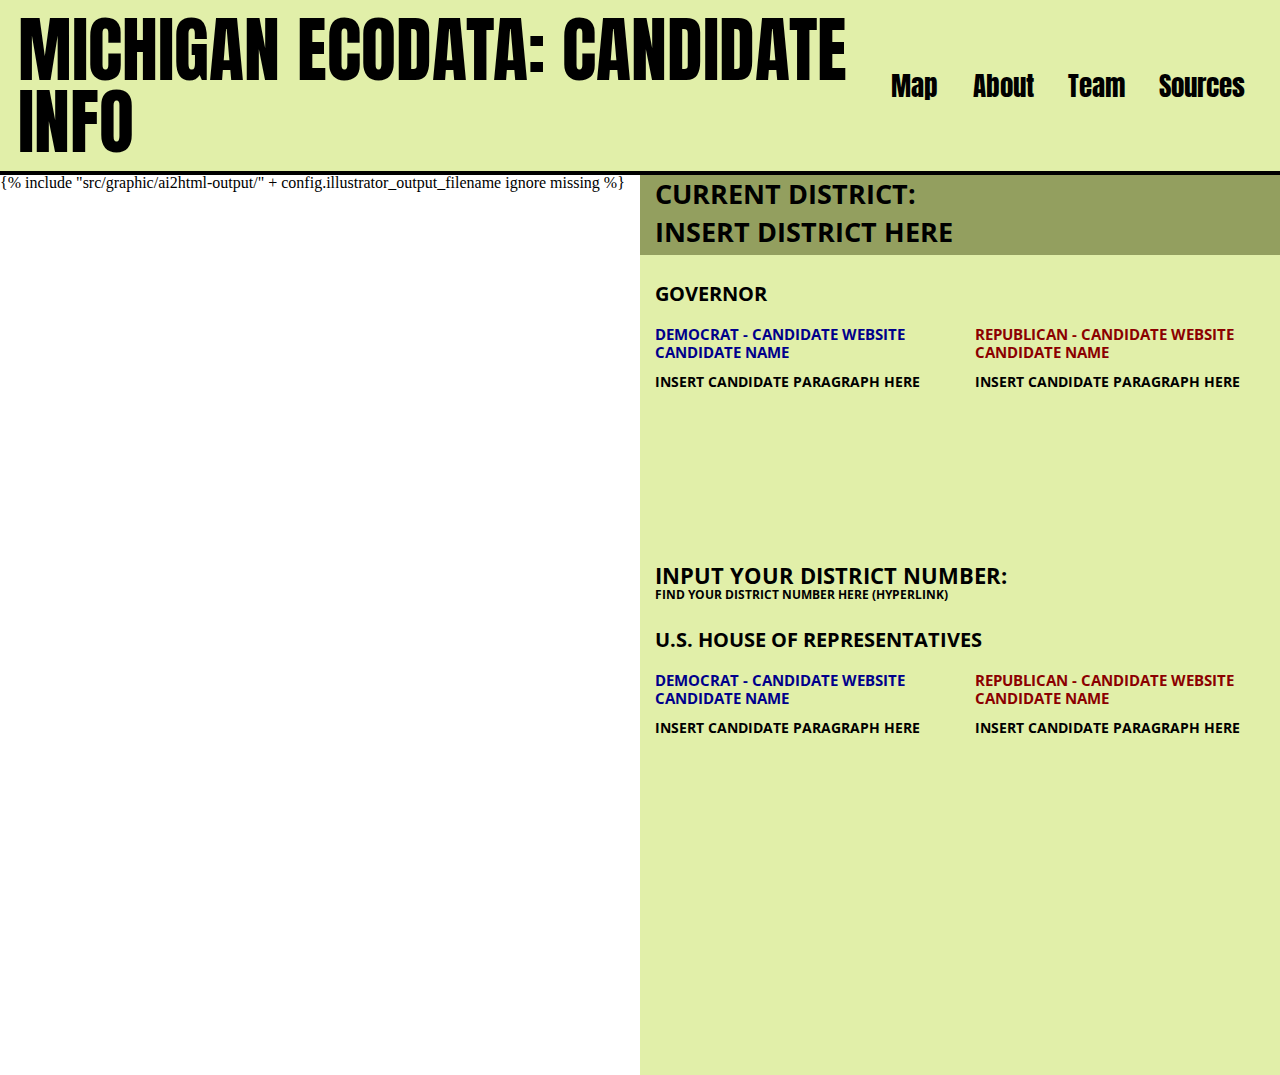
==== index.html @ fda647a2 "layout for candidate summaries" ====
<!DOCTYPE html>
<html lang="en">
<head>
    <meta charset="UTF-8">
    <meta http-equiv="X-UA-Compatible" content="IE=edge">
    <meta name="viewport" content="width=device-width, initial-scale=1.0">
    <link rel="stylesheet" href="css/html5reset.css">
    <link rel="stylesheet" href="css/style.css">
    <title>Candidate Site</title>
</head>
<body>
    <header>
        <h1>MICHIGAN ECODATA: CANDIDATE INFO</h1>

        <nav>
            <ul tabindex="0">
                <li><a href = "index.html" class="navLink">Map</a></li>
                <li><a href = "about.html" class="navLink">About</a></li>
                <li><a href = "team.html" class="navLink">Team</a></li>
                <li><a href = "sources.html" class="navLink">Sources</a></li>
            </ul>
        </nav>
    </header>

    <main>
        <div class="grid-container">
            <div class="grid child1">
                {% include "src/graphic/ai2html-output/" + config.illustrator_output_filename ignore missing %} 
            </div>

            <div class="grid child2">
                <div id="rectangle" top: 10px>
                    <h2>
                        CURRENT DISTRICT: <br />
                    </h2>
                    <h2>
                        INSERT DISTRICT HERE
                    </h2>
                </div>
                <div>
                    <h3>
                        <br />GOVERNOR
                    </h3>
                </div>
                <div class="col-container">
                    <div class="col">
                        <h4 style="color:darkblue">

                            <br />
                            DEMOCRAT - CANDIDATE WEBSITE <br /> CANDIDATE NAME
                        </h4>
                        <h5> 
                            <br /> INSERT CANDIDATE PARAGRAPH HERE 
                        </h5>
                    </div>

                    <div class="col">
                        <h4 style="color:darkred">

                            <br />
                            REPUBLICAN - CANDIDATE WEBSITE <br /> CANDIDATE NAME
                        </h4>
                        <h5> 
                            <br /> INSERT CANDIDATE PARAGRAPH HERE 
                        </h5>
                    </div>
                </div>
                <div>
                    <h3 style="font-size: 22px">
                        <br />INPUT YOUR DISTRICT NUMBER:
                    </h3>
                    <h6>
                        FIND YOUR DISTRICT NUMBER HERE (HYPERLINK)
                    </h6>
                </div>
                <div>
                    <h3>
                        <br />U.S. HOUSE OF REPRESENTATIVES
                    </h3>
                </div>
                <div class="col-container">
                    <div class="col">
                        <h4 style="color:darkblue">

                            <br />
                            DEMOCRAT - CANDIDATE WEBSITE <br /> CANDIDATE NAME
                        </h4>
                        <h5> 
                            <br /> INSERT CANDIDATE PARAGRAPH HERE 
                        </h5>
                    </div>

                    <div class="col">
                        <h4 style="color:darkred">

                            <br />
                            REPUBLICAN - CANDIDATE WEBSITE <br /> CANDIDATE NAME
                        </h4>
                        <h5> 
                            <br /> INSERT CANDIDATE PARAGRAPH HERE 
                        </h5>
                    </div>
                </div>


            <script type="module" src="graphic.js" charset="utf-8"></script>

    </main>
</body>
</html>
---- css/style.css ----
@import url('https://fonts.googleapis.com/css2?family=Anton&display=swap');
@import url('https://fonts.googleapis.com/css2?family=Open+Sans&display=swap');

header {
    background-color: #E1EFA9;
    display: flex;
    align-items: center;
    justify-content: space-between;
    padding: 1.5vh 2vh;
    height: auto;
    border-bottom: 0.5vh #000 solid;
}

h1 {
    font-family: 'Anton', sans-serif;
    font-size: 4vh;
}

h2 {
    font-family: 'Open Sans', sans-serif;
    font-size: 27px;
    font-weight: bold;
    margin: 0px 0px 0px 15px;
    line-height: 1.4;
}

h3 {
    font-family: 'Open Sans', sans-serif;
    font-size: 20px;
    font-weight: bold;
    margin: 0px 0px 0px 15px;
    line-height: 1.3;
}

h4 {
    font-family: 'Open Sans', sans-serif;
    font-size: 15px;
    font-weight: bold;
    margin: 0px 0px 0px 15px;
    text-align: left;
    line-height: 1.2;
    width: fit-content;
}

h5 {
    font-family: 'Open Sans', sans-serif;
    font-size: 14px;
    font-weight: bold;
    margin: 0px 0px 0px 15px;
    text-align: left;
    line-height: 1;
}

h6 {
    font-family: 'Open Sans', sans-serif;
    font-size: 12px;
    font-weight: bold;
    margin: 0px 0px 0px 15px;
    text-align: left;
    line-height: 1;
}

ul {
    display: flex;
    flex-direction: column;
    align-items: space-around;
}

.intextLink {
    font-family: 'Open Sans', sans-serif;
    padding: none;
}

.intextLink:visited {
    color: blue;
}

.navLink {
    font-family: 'Anton', sans-serif;
    color: #000;
    text-decoration: none;
    font-weight: lighter;
    padding: 1vh;
    border-radius: 10px;
}

.navLink:hover {
    text-decoration: underline;
}

.profile_page {
    display: grid;
    grid-template-columns: 1fr 1fr;
    column-gap: 4vh;
    row-gap: 4vh;
    padding: 4vh; 
}

.profile {
    display: flex;
    flex-direction: column;
    align-items: center;
    padding: 4vh;
    background-color: lightblue;
    border-radius: 10px;
    border: 2px #000 solid;
}

.profile > h2 {
    padding: 2vh 0;
    font-family: 'Open Sans', sans-serif;
    font-weight: bold;
    text-align: center;
}

.profile > h3 {
    font-family: 'Open Sans', sans-serif;
    font-style: italic;
    text-align: center;
}

img {
    border-radius: 50%;
    width: 100%;
    height: auto;
    border: 2px #000 solid;
}

main {
    width: 100%;
}

li {
    padding: 0.5vh 0;
}

.about {
    font-family: 'Open Sans', sans-serif;
    margin: 4vh;
    padding: 4vh;
    border: 2px #000 solid;
    background-color: lightblue;
    line-height: 1.8;
    border-radius: 20px;
}

@media screen and (width > 550px) {
    ul {
        flex-direction: row;
        justify-content: space-around;
    }

    h1 {
        font-size: 5vh;
    }

    .navLink:hover {
        background-color: lightblue;
        text-decoration: none;
        border: 1px #000 solid;
    }

    .profile_page {
        column-gap: 8vh;
        row-gap: 8vh;
        padding: 8vh;
    }

    .about {
        padding: 8vh;
        margin: 8vh;
    }
}

@media screen and (width > 1000px) {
    h1 {
        font-size: 8vh;
    }

    .navLink { 
        font-size: 3vh;
    }
    
    nav {
        width: 35%;
    }

    .profile_page {
        grid-template-columns: 1fr 1fr 1fr 1fr;
    }

    .about {
        font-size: 3vh;
    }
}
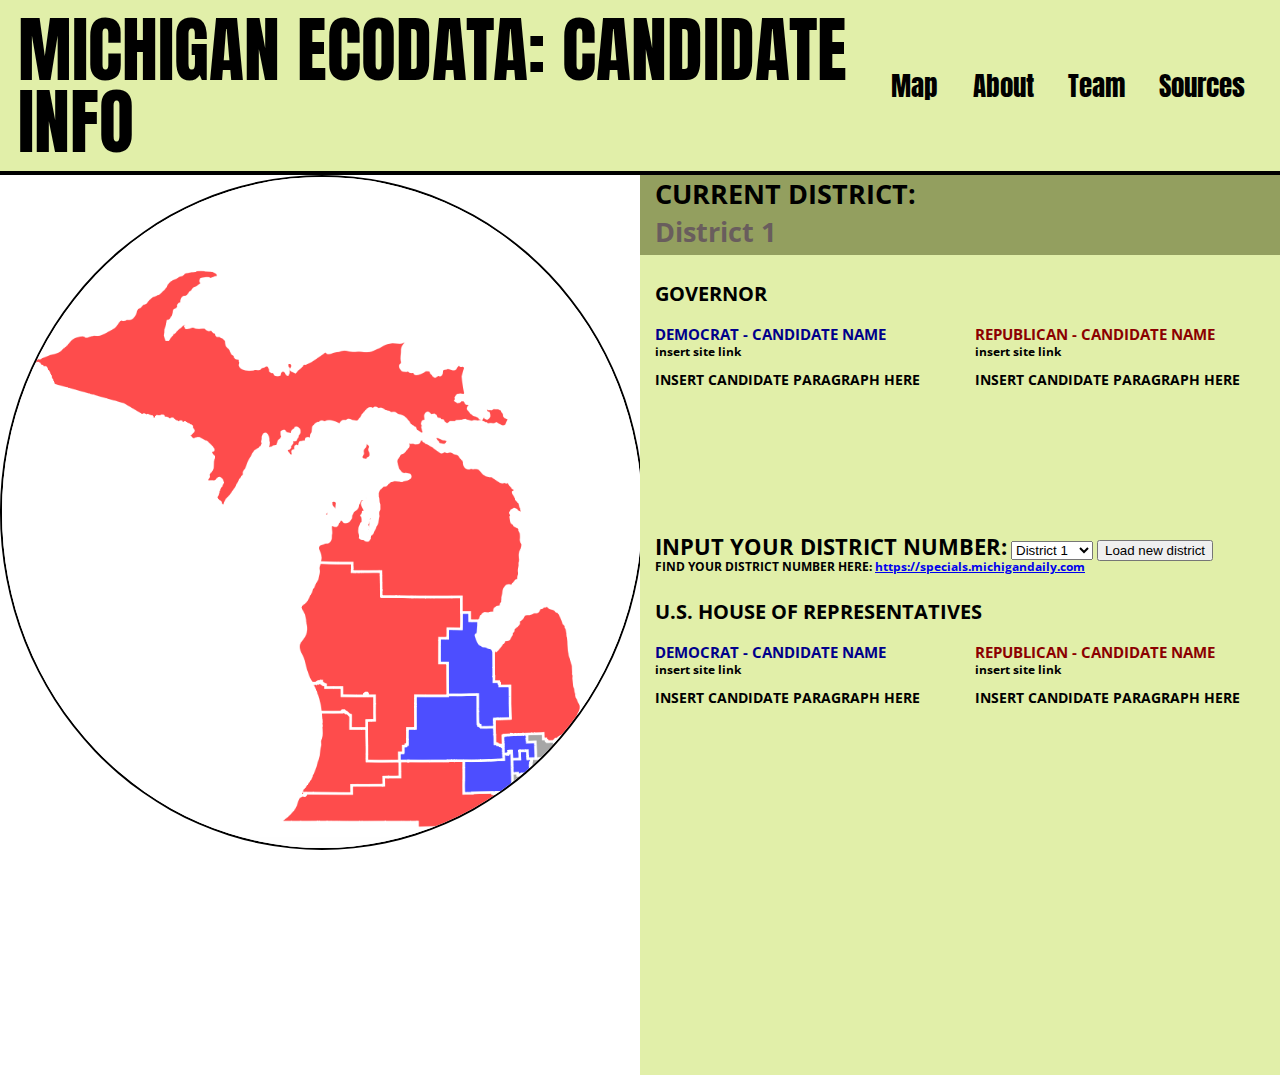
==== commit 9a08c084: "set up site for updating info" ====
--- a/index.html
+++ b/index.html
@@ -24,17 +24,21 @@
 
     <main>
         <div class="grid-container">
-            <div class="grid child1">
+
+            <script type="module" src="graphic.js" charset="utf-8"></script>
+            <!-- <div class="grid child1">
                 {% include "src/graphic/ai2html-output/" + config.illustrator_output_filename ignore missing %} 
-            </div>
+            </div> -->
+            <img src="images/MichiganMap.png" alt="Map of Michigan US Congressional districts/">
+            <!-- !! could add a legend to the image, need to get rid of the circle-->
 
             <div class="grid child2">
                 <div id="rectangle" top: 10px>
-                    <h2>
+                    <h2 >
                         CURRENT DISTRICT: <br />
                     </h2>
-                    <h2>
-                        INSERT DISTRICT HERE
+                    <h2 id="h2">
+                        District 1 <br />
                     </h2>
                 </div>
                 <div>
@@ -47,8 +51,9 @@
                         <h4 style="color:darkblue">
 
                             <br />
-                            DEMOCRAT - CANDIDATE WEBSITE <br /> CANDIDATE NAME
+                            DEMOCRAT - CANDIDATE NAME
                         </h4>
+                        <url id="dem-site"> insert site link </url>
                         <h5> 
                             <br /> INSERT CANDIDATE PARAGRAPH HERE 
                         </h5>
@@ -58,19 +63,63 @@
                         <h4 style="color:darkred">
 
                             <br />
-                            REPUBLICAN - CANDIDATE WEBSITE <br /> CANDIDATE NAME
+                            REPUBLICAN - CANDIDATE NAME
                         </h4>
+                        <url id="dem-site"> insert site link </url>
                         <h5> 
                             <br /> INSERT CANDIDATE PARAGRAPH HERE 
                         </h5>
                     </div>
                 </div>
                 <div>
-                    <h3 style="font-size: 22px">
+                    <!-- <h3 style="font-size: 22px">
                         <br />INPUT YOUR DISTRICT NUMBER:
-                    </h3>
+                    </h3> -->
+                    <form>
+                        <label style="font-size: 22px" for="district-select"> INPUT YOUR DISTRICT NUMBER:</label>
+                        <select name="district-select" id="district-select">
+                            <option value="one">District 1</option>
+                            <option value="two">District 2</option>
+                            <option value="three">District 3</option>
+                            <option value="four">District 4</option>
+                            <option value="five">District 5</option>
+                            <option value="six">District 6</option>
+                            <option value="seven">District 7</option>
+                            <option value="eight">District 8</option>
+                            <option value="nine">District 9</option>
+                            <option value="ten">District 10</option>
+                            <option value="eleven">District 11</option>
+                            <option value="twelve">District 12</option>
+                            <option value="thirteen">District 13</option>
+                        </select>
+                        <button id="btn">Load new district</button>
+                    </form>
+                    <script>
+                        const input = document.querySelector('select#district-select');
+                        const btn = document.querySelector('button#btn');
+                        const candInfo = 
+                        [{district: 1, party: "Democrat", candidate: "John Doe", website: "www.johndoe.com", paragraph: "John Doe is a Democrat running for Michigan's 1st Congressional District. He is a former teacher and has been a member of the Michigan House of Representatives since 2018. He is running on a platform of education reform and healthcare for all."},
+                            {district: 1, party: "Republican", candidate: "Jane Doe", website: "www.janedoe.com", paragraph: "Jane Doe is a Republican running for Michigan's 2nd Congressional District. She is a former business owner and has been a member of the Michigan House of Representatives since 2018. She is running on a platform of tax reform and infrastructure investment."},}];
+                        btn.addEventListener('click', () => {
+                            event.preventDefault();
+                            // console.log(input.selectedIndex + 1);
+                            $district = input.selectedIndex + 1;
+                            document.getElementById("h2").innerHTML = "District " + $district;
+
+                            const demIndex = candInfo.findIndex((cand) => cand.district === $district && cand.party === "Democrat");
+                            document.getElementById("dem-name").innerHTML = "<br />DEMOCRAT - " + candInfo[demIndex].candidate;
+                            document.getElementById("dem-site").innerHTML = "<br /> <a href=" + candInfo[demIndex].website + "> " + candInfo[demIndex].website + "</a>";
+                            document.getElementById("dem-pg").innerHTML = "<br /> " + candInfo[demIndex].paragraph;
+
+                            const repIndex = candInfo.findIndex((cand) => cand.district === $district && cand.party === "Republican");
+                            document.getElementById("rep-name").innerHTML = "<br />REPUBLICAN - " + candInfo[repIndex].candidate;
+                            document.getElementById("rep-site").innerHTML = "<br /> <a href=" + candInfo[demIndex].website + "> " + candInfo[demIndex].website + "</a>";
+                            document.getElementById("rep-pg").innerHTML = "<br /> " + candInfo[repIndex].paragraph;
+                        });
+                    </script>
                     <h6>
-                        FIND YOUR DISTRICT NUMBER HERE (HYPERLINK)
+                        FIND YOUR DISTRICT NUMBER HERE:
+                        <a href="https://specials.michigandaily.com/2022/primary-election/#/voter-information">https://specials.michigandaily.com</a>
                     </h6>
                 </div>
                 <div>
@@ -80,31 +129,30 @@
                 </div>
                 <div class="col-container">
                     <div class="col">
-                        <h4 style="color:darkblue">
+                        <h4 id="dem-name" style="color:darkblue">
 
                             <br />
-                            DEMOCRAT - CANDIDATE WEBSITE <br /> CANDIDATE NAME
+                            DEMOCRAT - CANDIDATE NAME
                         </h4>
-                        <h5> 
+                        <url id="dem-site"> insert site link </url>
+                        <h5 id="dem-pg"> 
                             <br /> INSERT CANDIDATE PARAGRAPH HERE 
                         </h5>
                     </div>
 
                     <div class="col">
-                        <h4 style="color:darkred">
+                        <h4 id="rep-name" style="color:darkred">
 
                             <br />
-                            REPUBLICAN - CANDIDATE WEBSITE <br /> CANDIDATE NAME
+                            REPUBLICAN - CANDIDATE NAME
                         </h4>
-                        <h5> 
+                        <url id="rep-site"> insert site link </url>
+                        <h5 id="dem-pg"> 
                             <br /> INSERT CANDIDATE PARAGRAPH HERE 
                         </h5>
                     </div>
                 </div>
 
-
-            <script type="module" src="graphic.js" charset="utf-8"></script>
-
     </main>
 </body>
 </html>--- a/css/style.css
+++ b/css/style.css
@@ -24,7 +24,24 @@
     line-height: 1.4;
 }
 
+#h2 {
+    font-family: 'Open Sans', sans-serif;
+    font-size: 27px;
+    font-weight: bold;
+    margin: 0px 0px 0px 15px;
+    line-height: 1.4;
+    color: rgb(105, 93, 93);
+}
+
 h3 {
+    font-family: 'Open Sans', sans-serif;
+    font-size: 20px;
+    font-weight: bold;
+    margin: 0px 0px 0px 15px;
+    line-height: 1.3;
+}
+
+label {
     font-family: 'Open Sans', sans-serif;
     font-size: 20px;
     font-weight: bold;
@@ -52,6 +69,15 @@
 }
 
 h6 {
+    font-family: 'Open Sans', sans-serif;
+    font-size: 12px;
+    font-weight: bold;
+    margin: 0px 0px 0px 15px;
+    text-align: left;
+    line-height: 1;
+}
+
+url {
     font-family: 'Open Sans', sans-serif;
     font-size: 12px;
     font-weight: bold;
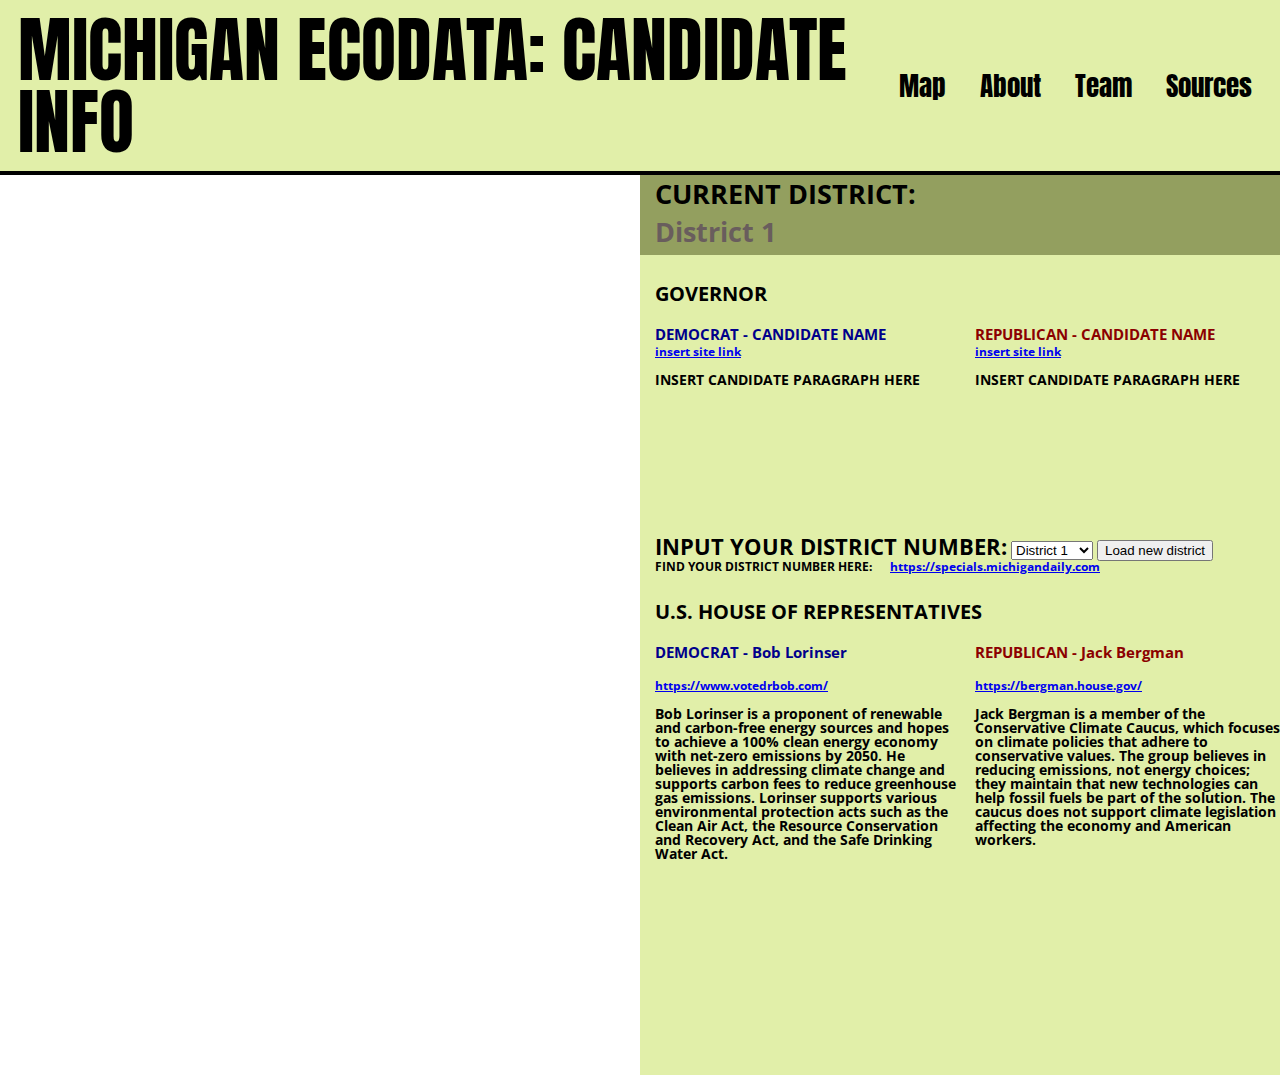
==== commit e286b3b8: "no circle, hover over is working" ====
--- a/index.html
+++ b/index.html
@@ -29,8 +29,10 @@
             <!-- <div class="grid child1">
                 {% include "src/graphic/ai2html-output/" + config.illustrator_output_filename ignore missing %} 
             </div> -->
-            <img src="images/MichiganMap.png" alt="Map of Michigan US Congressional districts/">
-            <!-- !! could add a legend to the image, need to get rid of the circle-->
+            <!-- <img src="images/MichiganMap.png" alt="Map of Michigan US Congressional districts/"> -->
+            <!-- !! could add a legend to the image-->
+            <!-- <div class="grid child1"></div> -->
+            <figure></figure>
 
             <div class="grid child2">
                 <div id="rectangle" top: 10px>
@@ -53,7 +55,7 @@
                             <br />
                             DEMOCRAT - CANDIDATE NAME
                         </h4>
-                        <url id="dem-site"> insert site link </url>
+                        <a href="www.google.com"> insert site link </a>
                         <h5> 
                             <br /> INSERT CANDIDATE PARAGRAPH HERE 
                         </h5>
@@ -65,7 +67,7 @@
                             <br />
                             REPUBLICAN - CANDIDATE NAME
                         </h4>
-                        <url id="dem-site"> insert site link </url>
+                        <a href="www.google.com"> insert site link </a>
                         <h5> 
                             <br /> INSERT CANDIDATE PARAGRAPH HERE 
                         </h5>
@@ -94,29 +96,7 @@
                         </select>
                         <button id="btn">Load new district</button>
                     </form>
-                    <script>
-                        const input = document.querySelector('select#district-select');
-                        const btn = document.querySelector('button#btn');
-                        const candInfo = 
-                        [{district: 1, party: "Democrat", candidate: "John Doe", website: "www.johndoe.com", paragraph: "John Doe is a Democrat running for Michigan's 1st Congressional District. He is a former teacher and has been a member of the Michigan House of Representatives since 2018. He is running on a platform of education reform and healthcare for all."},
-                            {district: 1, party: "Republican", candidate: "Jane Doe", website: "www.janedoe.com", paragraph: "Jane Doe is a Republican running for Michigan's 2nd Congressional District. She is a former business owner and has been a member of the Michigan House of Representatives since 2018. She is running on a platform of tax reform and infrastructure investment."},}];
-                        btn.addEventListener('click', () => {
-                            event.preventDefault();
-                            // console.log(input.selectedIndex + 1);
-                            $district = input.selectedIndex + 1;
-                            document.getElementById("h2").innerHTML = "District " + $district;
-
-                            const demIndex = candInfo.findIndex((cand) => cand.district === $district && cand.party === "Democrat");
-                            document.getElementById("dem-name").innerHTML = "<br />DEMOCRAT - " + candInfo[demIndex].candidate;
-                            document.getElementById("dem-site").innerHTML = "<br /> <a href=" + candInfo[demIndex].website + "> " + candInfo[demIndex].website + "</a>";
-                            document.getElementById("dem-pg").innerHTML = "<br /> " + candInfo[demIndex].paragraph;
-
-                            const repIndex = candInfo.findIndex((cand) => cand.district === $district && cand.party === "Republican");
-                            document.getElementById("rep-name").innerHTML = "<br />REPUBLICAN - " + candInfo[repIndex].candidate;
-                            document.getElementById("rep-site").innerHTML = "<br /> <a href=" + candInfo[demIndex].website + "> " + candInfo[demIndex].website + "</a>";
-                            document.getElementById("rep-pg").innerHTML = "<br /> " + candInfo[repIndex].paragraph;
-                        });
-                    </script>
+                    
                     <h6>
                         FIND YOUR DISTRICT NUMBER HERE:
                         <a href="https://specials.michigandaily.com/2022/primary-election/#/voter-information">https://specials.michigandaily.com</a>
@@ -134,7 +114,7 @@
                             <br />
                             DEMOCRAT - CANDIDATE NAME
                         </h4>
-                        <url id="dem-site"> insert site link </url>
+                        <a href="www.google.com" id="dem-site"> insert site link </a>
                         <h5 id="dem-pg"> 
                             <br /> INSERT CANDIDATE PARAGRAPH HERE 
                         </h5>
@@ -146,13 +126,279 @@
                             <br />
                             REPUBLICAN - CANDIDATE NAME
                         </h4>
-                        <url id="rep-site"> insert site link </url>
-                        <h5 id="dem-pg"> 
+                        <a href="www.google.com" id="rep-site"> insert site link </a>
+                        <h5 id="rep-pg"> 
                             <br /> INSERT CANDIDATE PARAGRAPH HERE 
                         </h5>
                     </div>
                 </div>
 
+                <script>
+                    const input = document.querySelector('select#district-select');
+                    const btn = document.querySelector('button#btn');
+                    const candInfo = 
+                        [
+                            {
+                                "candidate": "Bob Lorinser",
+                                "district": 1,
+                                "party": "Democrat",
+                                "type": "Other",
+                                "dailyBio": "Dr. Robert \"Bob\" Lorinser is running for election for the first time after two decades of working as a family physician and serving as the medical director of the Marquette County Health Department. Lorinser has expressed <a href=\"https://www.votedrbob.com/allaboutbob\">support</a> for universal healthcare and childcare.",
+                                "website": "https://www.votedrbob.com/",
+                                "paragraph": "Bob Lorinser is a proponent of renewable and carbon-free energy sources and hopes to achieve a 100% clean energy economy with net-zero emissions by 2050. He believes in addressing climate change and supports carbon fees to reduce greenhouse gas emissions. Lorinser supports various environmental protection acts such as the Clean Air Act, the Resource Conservation and Recovery Act, and the Safe Drinking Water Act."
+                            },
+                            {
+                                "candidate": "Jack Bergman",
+                                "district": 1,
+                                "party": "Republican",
+                                "type": "Incumbent",
+                                "dailyBio": "Bergman is a retired Marine Corps Lieutenant General and has represented the <a href=\"https://bergman.house.gov/\">1st District</a> since 2017. He signed an amicus brief for <a href=\"https://www.supremecourt.gov/DocketPDF/22/22O155/163403/20201210153048641_Texas%20v.%20Pennsylvania%20Amicus%20Brief%20of%20106%20Representatives.pdf\"><i>Texas v. Pennsylvania</i></a> to contest the results of the 2020 presidential election. ",
+                                "website": "https://bergman.house.gov/",
+                                "paragraph": "Jack Bergman is a member of the Conservative Climate Caucus, which focuses on climate policies that adhere to conservative values. The group believes in reducing emissions, not energy choices; they maintain that new technologies can help fossil fuels be part of the solution. The caucus does not support climate legislation affecting the economy and American workers.",
+                                "additionalSources": "https://curtis.house.gov/conservative-climate-caucus/"
+                            },
+                            {
+                                "candidate": "Jerry Hilliard ",
+                                "district": 2,
+                                "party": "Democrat",
+                                "type": "Other",
+                                "dailyBio": "<a href=\"https://jerryhilliard.com/\">Hilliard</a> previously worked in sales and management and taught economics courses in economics as a faculty member of Lansing Community College. Hilliard ran for the 4th District seat in 2018 but lost in the general election to Rep. Moolenaar.",
+                                "website": "https://jerryhilliard.com/",
+                                "paragraph": "Jerry Hilliard believes in blocking subsidies to all corporations that do not have a net positive environmental impact. He endorses the Oil & Water Don’t Mix campaign, which calls for discontinuing the Enbridge Line 5 Pipeline as a mode of gas transportation due to the danger of mass oil spills. "
+                            },
+                            {
+                                "candidate": "John Moolenaar",
+                                "district": 2,
+                                "party": "Republican",
+                                "type": "Incumbent",
+                                "dailyBio": "Moolenaar has represented Michigan's 4th District since 2015 and previously served on the state House and Senate. He was one of over 100 Republican representatives to sign an amicus brief in support of <a href=\"https://www.supremecourt.gov/DocketPDF/22/22O155/163403/20201210153048641_Texas%20v.%20Pennsylvania%20Amicus%20Brief%20of%20106%20Representatives.pdf\"><i>Texas v. Pennsylvania</i></a>, a lawsuit filed with the Supreme Court to contest the results of the 2020 presidential election.",
+                                "website": "http://moolenaar.house.gov/",
+                                "paragraph": "John Moolenaar is passionate about the Great Lakes Restoration Initiative, which has funded projects to improve water quality, fight invasive species, and counteract environmental harm to the lakes. He supports the Enbridge Line 5 Pipeline due to its provisions for more affordable energy."
+                            },
+                            {
+                                "candidate": "Hillary Scholten",
+                                "district": 3,
+                                "party": "Democrat",
+                                "type": "Other",
+                                "dailyBio": "<a href=\"https://hillaryscholten.com/meet-hillary/\">Scholten</a> is a former clerk for the U.S. Circuit Court of Appeals for the Second Circuit and worked as a Department of Justice Attorney under the Obama administration. Scholten ran for Michigan's 3rd District election in 2020 but was defeated by Rep. Peter Meijer.",
+                                "website": "https://hillaryscholten.com/",
+                                "paragraph": "Hillary Scholten considers herself a conservationist and is passionate about preserving and defending the Great Lakes. The League of Conservation Voters endorses her commitment to addressing Michigan’s water pollution crises and expanding the clean and renewable energy economy. Scholten believes in reducing dependence on fossil fuels and supports electric vehicle use.",
+                                "additionalSources": "https://www.lcv.org/article/lcv-action-fund-endorses-hillary-scholten-for-congress/ https://www.mlive.com/news/grand-rapids/2022/10/west-michigan-congressional-candidates-talk-health-care-jobs-energy-and-environment.html "
+                            },
+                            {
+                                "candidate": "John Gibbs",
+                                "district": 3,
+                                "party": "Republican",
+                                "type": "Other",
+                                "dailyBio": "Gibbs, a former software engineer and far-right political commentator, worked as an official for the U.S. Department of Housing and Urban Development under the Trump administration. He has been <a href=\"https://www.fox17online.com/news/politics/trump-endorses-primary-challenger-to-gop-rep-meijer\">endorsed</a> by former president Donald Trump.",
+                                "website": "https://www.votejohngibbs.com/",
+                                "paragraph": "John Gibbs believes that the most significant environmental concerns are the consolidation of American farmland ownership, the contamination of the food supply from toxic chemicals, and the effects of large-scale immigration on urban sprawl. He is against the Green New Deal as he maintains it is a false pretext to carry out underlying political agendas.",
+                                "additionalSources": "https://www.mlive.com/news/grand-rapids/2022/10/west-michigan-congressional-candidates-talk-health-care-jobs-energy-and-environment.html"
+                            },
+                            {
+                                "candidate": "Joseph Alfonso",
+                                "district": 4,
+                                "party": "Democrat",
+                                "website": "https://www.josephalfonsoforcongress.com/",
+                                "paragraph": "Joseph Alfonso is passionate about holding corporations accountable for water pollution."
+                            },
+                            {
+                                "candidate": "Bill Huizenga",
+                                "district": 4,
+                                "party": "Republican",
+                                "type": "Incumbent",
+                                "dailyBio": "Running uncontested in the Republican primary election, Huizenga has held office as the <a href=\"https://huizenga.house.gov/\">2nd District</a> representative in Congress since 2011. Huizenga signed the <a href=\"https://www.supremecourt.gov/DocketPDF/22/22O155/163403/20201210153048641_Texas%20v.%20Pennsylvania%20Amicus%20Brief%20of%20106%20Representatives.pdf\"><i>Texas v. Pennsylvania</i></a> amicus brief to challenge President Joe Biden's win over Donald Trump in the 2020 presidential election.",
+                                "website": "https://huizenga.house.gov",
+                                "paragraph": "Bill Huizenga is a proponent of the Great Lakes Restoration Initiative. He believes in strengthening the health of the lakes in ways that tap into their economic potential. Huizenga also supports an “all-of-the-above” energy strategy involving a mix of renewable and nonrenewable energy sources."
+                            },
+                            {
+                                "candidate": "Bart Goldberg",
+                                "district": 5,
+                                "party": "Democrat",
+                                "type": "Other",
+                                "dailyBio": "Goldberg, a New Buffalo-based attorney, is running on a campaign of pushing back against <a href=\"https://www.bart4mi.com/the-why\">extremism</a> and promoting \"common-sense solutions.\" ",
+                                "website": "https://www.bart4mi.com/the-why",
+                                "paragraph": "Bart Goldberg is passionate about preventing pollution to the Great Lakes and Michigan drinking water. He plans to focus specifically on bills regarding the chemical PFAS. Goldberg supports increased energy efficiency and wants to expand tax incentives for renewable energy.",
+                                "additionalSources": "https://www.mlive.com/news/jackson/2022/10/these-candidates-are-seeking-a-seat-in-congress-representing-jackson-calhoun-kalamazoo-counties.html"
+                            },
+                            {
+                                "candidate": "Tim Walberg ",
+                                "district": 5,
+                                "party": "Republican",
+                                "type": "Incumbent",
+                                "dailyBio": "Walberg has represented the <a href=\"https://walberg.house.gov/\">7th District</a> since 2011 and served on the Michigan House of Representatives from 1983 to 1998. In addition to signing the <a href=\"https://www.supremecourt.gov/DocketPDF/22/22O155/163403/20201210153048641_Texas%20v.%20Pennsylvania%20Amicus%20Brief%20of%20106%20Representatives.pdf\"><i>Texas v. Pennsylvania</i></a> amicus brief, Walberg voted <a href=\"https://www.huffpost.com/entry/gay-marriage-republicans-house_n_62d74240e4b081f3a8f8511f\">against</a> codifying the legalization of same-sex and interracial marriages. Former president Donald Trump has <a href=\"https://wtvbam.com/2022/07/20/364904/\">endorsed</a> Walberg in his bid for re-election.",
+                                "website": "https://walberg.house.gov/",
+                                "paragraph": "Tim Walberg is a member of the Conservative Climate Caucus, which focuses on climate policies that adhere to conservative values. The group believes in reducing emissions, not energy choices; they maintain that new technologies can help fossil fuels be part of the solution. The caucus does not support climate legislation affecting the economy and American workers. Walberg also supports the Keystone XL and Line 5 Pipelines, while opponents maintain there is a present danger of oil spills.",
+                                "additionalSources": "https://curtis.house.gov/conservative-climate-caucus/"
+                            },
+                            {
+                                "candidate": "Debbie Dingell ",
+                                "district": 6,
+                                "party": "Democrat",
+                                "type": "Incumbent",
+                                "dailyBio": "Dingell has served as the <a href=\"https://debbiedingell.house.gov/\">12th District</a> representative since 2015 after taking the seat left behind by her late husband John Dingell. Dingell currently represents the areas encompassing Ann Arbor, Ypsilanti and Western Detroit.",
+                                "website": "https://debbiedingell.house.gov/",
+                                "paragraph": "Debbie Dingell supports an economic shift to renewable energy to reduce greenhouse gas emissions to zero. She introduced the 100% Clean Economy Act to help the U.S. achieve net-zero carbon emissions by 2050. She also introduced the USA Electrify Forward Act to enhance the transition to electric vehicles. Dingell is a proponent of the National Environmental Policy Act."
+                            },
+                            {
+                                "candidate": "Whittney Williams ",
+                                "district": 6,
+                                "party": "Republican",
+                                "type": "Other",
+                                "dailyBio": "<a href=\"https://www.winwithwhittney.com/\">Williams</a> is a first-generation immigrant from Taiwan and previously worked as a marketing specialist in the automotive industry. In <a href=\"https://www.michiganradio.org/politics-government/2019-08-19/canton-republican-running-for-michigans-11th-congressional-district\">2020</a>, Williams ran for the 11th District seat but was defeated in the Republican primary.",
+                                "website": "https://www.winwithwhittney.com/"
+                            },
+                            {
+                                "candidate": "Elissa Slotkin ",
+                                "district": 7,
+                                "party": "Democrat",
+                                "type": "Incumbent",
+                                "dailyBio": "Rep. Slotkin, who was first elected to the <a href=\"https://slotkin.house.gov/\">8th District</a> in 2018, is a former CIA analyst and chair of the <a href=\"https://homeland.house.gov/subcommittees/intelligence-and-counterterrorism-117th-congress\">Subcommittee on Intelligence and Counterterrorism</a> in the House Committee on Homeland Security. In 2019, Slotkin co-authored a Washington Post <a href=\"https://www.washingtonpost.com/opinions/2019/09/24/seven-freshman-democrats-these-allegations-are-threat-all-we-have-sworn-protect/\">opinion piece</a> calling for an impeachment probe into allegations that former President Trump pressured Ukrainian President Zelensky to investigate the Bidens.",
+                                "website": "https://slotkin.house.gov/",
+                                "paragraph": "Elissa Slotkin is very focused on monitoring PFAS in the Michigan water supply and exploring safer alternatives to the chemical. She supports the Great Lakes Restoration Initiative and the development of clean and renewable energy, as she believes these will bring economic prosperity to Michigan.",
+                                "additionalSources": "https://elissaforcongress.com/priorities-3/preserving-our-environment/"
+                            },
+                            {
+                                "candidate": "Tom Barrett ",
+                                "district": 7,
+                                "party": "Republican",
+                                "type": "Other",
+                                "dailyBio": "Barrett is an Army veteran and current <a href=\"https://www.senatortombarrett.com/\">state senator</a> representing Michigan’s 24th District. In 2021, Barrett introduced <a href=\"http://www.legislature.mi.gov/(S(wwioho4cmosgys23b1ktkeou))/mileg.aspx?page=GetObject&objectname=2021-SB-0303\">Voter ID legislation</a> meant to \"deter fraud\" by tightening restrictions on voter identification and absentee ballot requirements. The legislation was passed by both chambers of the state legislature but ultimately <a href=\"https://www.michiganradio.org/politics-government/2021-10-29/whitmer-vetoes-voting-restrictions-adopted-by-gop-legislature\">vetoed</a> by Gov. Whitmer.",
+                                "website": "https://www.senatortombarrett.com/"
+                            },
+                            {
+                                "candidate": "Dan Kildee",
+                                "district": 8,
+                                "party": "Democrat",
+                                "type": "Incumbent",
+                                "dailyBio": "Kildee, a Flint native, first assumed office as the <a href=\"https://dankildee.house.gov/\">5th District</a> representative in 2013 and has advocated for investigations into the Flint water crisis and providing federal aid to impacted communities in Flint.",
+                                "website": "https://dankildee.house.gov/",
+                                "paragraph": "Dan Kildee helped create the Congressional PFAS Task Force to address the dangerous chemicals polluting the Michigan water supply. He supports the Great Lakes Restoration Initiative and opposes commercial fish farming as it increases pollution and harms the lakes' habitats. Kildee also believes in standing up against corporations such as Nestlé that cause net harm to natural resources."
+                            },
+                            {
+                                "candidate": "Paul Junge",
+                                "district": 8,
+                                "party": "Republican",
+                                "type": "Other",
+                                "dailyBio": "Junge served as a prosecutor in the Department of Homeland Security under the Trump administration at the ​​U.S. Citizenship and Immigration Services agency. According to his <a href=\"https://pauljunge.com/\">campaign website</a>, Junge is seeking to oppose tax increases and \"secure our borders\" by combatting illegal immigration.",
+                                "website": "https://pauljunge.com/"
+                            },
+                            {
+                                "candidate": "Brian Steven Jaye",
+                                "district": 9,
+                                "party": "Democrat",
+                                "type": "Other",
+                                "dailyBio": "<a href=\"https://www.brianjayeformichigan.com/meet_brian\">Jaye</a> owns a private practice legal firm in Rochester, MI and previously worked as a small business owner. He is also a former Democratic candidate for the Michigan Board of Education.",
+                                "website": "https://www.brianjayeformichigan.com",
+                                "paragraph": "Brian Jaye believes in consequences for corporate polluters, especially regarding the Great Lakes. He strongly supports the Green New Deal and renewable energy sources. Jaye is also passionate about legislation that will reduce dangerous chemicals such as PFAS in the water supply."
+                            },
+                            {
+                                "candidate": "Lisa McClain",
+                                "district": 9,
+                                "party": "Republican",
+                                "type": "Incumbent",
+                                "dailyBio": "McClain is seeking a second term in Congress after assuming office in the <a href=\"https://mcclain.house.gov/\">10th District</a> in 2021. During the Electoral College vote count on Jan. 6, 2021, McClain voted <a href=\"https://www.freep.com/story/news/politics/elections/2021/01/07/congress-approves-vote-for-biden/6577629002/\">against</a> certifying President Biden’s victory in the 2020 presidential election. At a Michigan Trump rally in April, McClain purported several <a href=\"https://www.cnn.com/2022/04/04/politics/fact-check-lisa-mcclain-trump-rally-bin-laden-unemployment-wars-biden/index.html\">false claims</a> regarding Trump's presidency.",
+                                "website": "https://mcclain.house.gov/",
+                                "paragraph": "Lisa McClain supports Michigan’s biofuel and natural gas industries. She believes private sector entrepreneurs should be in charge of cleaner energy research. McClain also supports the Keystone XL pipeline project, which opponents claim would have adverse environmental impacts."
+                            },
+                            {
+                                "candidate": "Carl Marlinga",
+                                "district": 10,
+                                "party": "Democrat",
+                                "type": "Other",
+                                "dailyBio": "Malinga is a <a href=\"https://www.usnews.com/news/best-states/michigan/articles/2022-03-07/ex-judge-prosecutor-carl-marlinga-running-for-congress\">retired</a> judge on the <a href=\"https://circuitcourt.macombgov.org/circuitcourt-CarlMarlinga\">16th Judicial Circuit Court</a> and the Macomb County Probate Court. Malinga previously served as Macomb County’s prosecuting attorney.",
+                                "website": "https://www.marlinga4congress.com/",
+                                "paragraph": "Carl Marlinga believes the Environmental Protection Agency needs to increase its commitment to cleaning the Great Lakes and calls for corporate pollution accountability. In addition, he pushes for the strengthening of clean energy and vehicle production."
+                            },
+                            {
+                                "candidate": "John James",
+                                "district": 10,
+                                "party": "Republican",
+                                "type": "Other",
+                                "dailyBio": "<a href=\"https://johnjamesmi.com/\">James</a> is a businessman and veteran who served in the Army from 2004 to 2012. James ran for the U.S. Senate in 2018 and 2020 but was defeated both times by Democratic senators Debbie Stabenow and Gary Peters. James <a href=\"https://www.freep.com/story/news/local/michigan/2020/11/05/peters-says-james-refusal-concede-election-pathetic/6180450002/\">refused</a> to concede for the three weeks following the 2020 general election, alleging election fraud.",
+                                "website": "https://johnjamesmi.com/"
+                            },
+                            {
+                                "candidate": "Haley Stevens",
+                                "district": 11,
+                                "party": "Democrat",
+                                "type": "Incumbent",
+                                "dailyBio": "Stevens currently represents Michigan's <a href=\"http://stevens.house.gov/\">11th District</a>, having first been elected in 2018. Stevens is staunchly pro-Israel and is <a href=\"https://www.detroitnews.com/story/news/politics/2022/07/15/michigan-congress-fundraising-hauls-primary-nears/10069717002/\">backed</a> by the <a href=\"https://www.theguardian.com/politics/2022/may/17/pro-israel-lobby-defeat-democrats-palestinians-2022\">American Israel Public Affairs Committee</a>, a powerful pro-Israel political lobbying committee.",
+                                "website": "http://stevens.house.gov/",
+                                "paragraph": "Haley Stevens believes the PFAS chemical is a major environmental crisis regarding air and water contamination and has introduced bills to address this. She also maintains that the U.S. needs to reach net-zero carbon emissions as quickly as possible.",
+                                "additionalSources": "https://stevens.house.gov/media/press-releases/reps-stevens-fitzpatrick-tlaib-posey-and-dingell-introduce-bipartisan-bill https://twitter.com/HaleyLive/status/1469771595803770887?s=20&t=Id387WfdL8lFsetwo4TeRw "
+                            },
+                            {
+                                "candidate": "Mark Ambrose",
+                                "district": 11,
+                                "party": "Republican",
+                                "type": "Other",
+                                "dailyBio": "<a href=\"https://wdet.org/2022/07/15/11th-congressional-district-inflation-border-relations-top-priorities-for-gop-candidate-mark-ambrose/\">Ambrose</a> is a Bloomfield Township native and an Army veteran. Ambrose has worked as a chartered financial analyst for over two decades.",
+                                "website": "https://voteambrose.com/"
+                            },
+                            {
+                                "candidate": "Rashida Tlaib",
+                                "district": 12,
+                                "party": "Democrat",
+                                "type": "Incumbent",
+                                "dailyBio": "First elected to the <a href=\"https://tlaib.house.gov/\">13th District</a> in 2019, Tlaib is the <a href=\"https://www.washingtonpost.com/politics/eight-minutes-with-the-president-rep-rashida-tlaib-the-lone-palestinian-american-in-congress-gains-relevance-in-israel-debate/2021/05/20/fe3139c6-b8c5-11eb-bb84-6b92dedcd8ed_story.html\">only Palestinian-American</a> currently serving in the House of Representatives. She is a member of the Democratic Socialists of America and a vocal critic of the Israeli government and U.S. aid to Israel, having expressed support for BDS and a one-state solution with a Palestinian majority.",
+                                "website": "https://tlaib.house.gov/",
+                                "paragraph": "The League of Conservation Voters endorses Rashida Tlaib for her pro-environmental positions. She is passionate about the right to clean and safe drinking water and believes in accountability for corporate pollution. Tlaib also supports increased research on the effects of fossil fuels and pushes for increased renewable energy funding.",
+                                "additionalSources": "https://www.lcv.org/article/lcv-action-fund-announces-first-round-of-incumbent-house-endorsements/ \nhttps://rashidaforcongress.com/issues/environmental-justice/ "
+                            },
+                            {
+                                "candidate": "Steven Elliott",
+                                "district": 12,
+                                "party": "Republican",
+                                "type": "Other",
+                                "dailyBio": "Elliott is a Marine Corps <a href=\"https://www.fox2detroit.com/video/1094217\">veteran</a> and businessman. He currently owns and operates a medical spa in Rochester, MI. ",
+                                "website": "https://stevenelliottforcongress.com/"
+                            },
+                            {
+                                "candidate": "Shri Thanedar",
+                                "district": 13,
+                                "party": "Democrat",
+                                "type": "Other",
+                                "dailyBio": "Thanedar currently represents the <a href=\"https://housedems.com/shri-thanedar/\">3rd District</a> in the Michigan House of Representatives. He was born and raised in India before moving to the U.S. in 1979. Thanedar ran as a <a href=\"https://www.detroitnews.com/story/news/local/michigan/2017/04/21/governor-candidate/100721428/\">gubernatorial candidate</a> in 2018 but was defeated by Gov. Gretchen Whitmer in the Democratic primary.",
+                                "website": "https://shriforcongress.com/",
+                                "paragraph": "The Flint water crisis inspired Shri Thanedar to run for office, and he is a proponent of the Green New Deal Pledge. He supports ending government subsidies for oil companies and is against the meager cost of extracting water from the Great Lakes. Thanedar is against the Enbridge Line 5 Pipeline as a mode of gas transportation due to the danger of mass oil spills."
+                            },
+                            {
+                                "candidate": "Martell D. Bivings",
+                                "district": 13,
+                                "party": "Republican",
+                                "type": "Other",
+                                "dailyBio": "Bivings is a former <a href=\"https://detroitmi.gov/node/39136\">business liaison</a> for Detroit City Council's District 4 and the sole candidate for the Republican primary in Michigan's District 13. His <a href=\"https://bivingsforcongress.com/issues\">campaign website</a> describes the economy, affordable Medicare and state infrastructure as key issues for his campaign. ",
+                                "website": "https://bivingsforcongress.com/",
+                                "paragraph": "Martell Bivings believes in protecting the Great Lakes from invasive species and pollution. He wants to address the meager cost for companies to extract water from the Great Lakes. Bivings currently does not support any federal policies on climate change as he thinks they will have adverse economic effects.",
+                                "additionalSources": "https://www.mlive.com/public-interest/2022/10/detroits-black-representation-in-limbo-as-thanedar-bivings-vie-for-mi-13-seat.html"
+                            }
+                        ]
+                    // Default info for the first district candidates
+                        document.getElementById("dem-name").innerHTML = "<br />DEMOCRAT - " + candInfo[0].candidate;
+                        document.getElementById("dem-site").innerHTML = "<br /> <a href=" + candInfo[0].website + "> " + candInfo[0].website + "</a>";
+                        document.getElementById("dem-pg").innerHTML = "<br /> " + candInfo[0].paragraph;
+                        document.getElementById("rep-name").innerHTML = "<br />REPUBLICAN - " + candInfo[1].candidate;
+                        document.getElementById("rep-site").innerHTML = "<br /> <a href=" + candInfo[1].website + "> " + candInfo[1].website + "</a>";
+                        document.getElementById("rep-pg").innerHTML = "<br /> " + candInfo[1].paragraph;
+                    btn.addEventListener('click', () => {
+                        event.preventDefault();
+                        // console.log(input.selectedIndex + 1);
+                        $district = input.selectedIndex + 1;
+                        document.getElementById("h2").innerHTML = "District " + $district;
+
+                        const demIndex = candInfo.findIndex((cand) => cand.district === $district && cand.party === "Democrat");
+                        document.getElementById("dem-name").innerHTML = "<br />DEMOCRAT - " + candInfo[demIndex].candidate;
+                        document.getElementById("dem-site").innerHTML = "<br /> <a href=" + candInfo[demIndex].website + "> " + candInfo[demIndex].website + "</a>";
+                        document.getElementById("dem-pg").innerHTML = "<br /> " + candInfo[demIndex].paragraph;
+
+                        const repIndex = candInfo.findIndex((cand) => cand.district === $district && cand.party === "Republican");
+                        document.getElementById("rep-name").innerHTML = "<br />REPUBLICAN - " + candInfo[repIndex].candidate;
+                        document.getElementById("rep-site").innerHTML = "<br /> <a href=" + candInfo[repIndex].website + "> " + candInfo[repIndex].website + "</a>";
+                        document.getElementById("rep-pg").innerHTML = "<br /> " + candInfo[repIndex].paragraph;
+                    });
+                </script>
+
     </main>
 </body>
 </html>--- a/css/style.css
+++ b/css/style.css
@@ -11,6 +11,21 @@
     border-bottom: 0.5vh #000 solid;
 }
 
+#tooltip {
+    position: absolute; 
+    font-family: "Open Sans";
+    font-size: 11px; 
+    /* // pointer-events: none; */
+    width: 250px; 
+    box-sizing: border-box; 
+    padding: 5px; 
+    background-color: rgba(255, 255, 255, 0.9); 
+    box-shadow: 0px 0px 2px 1px gray;
+    opacity: 0;
+    top: 0;
+    left: 200;
+  }
+
 h1 {
     font-family: 'Anton', sans-serif;
     font-size: 4vh;
@@ -77,7 +92,7 @@
     line-height: 1;
 }
 
-url {
+a {
     font-family: 'Open Sans', sans-serif;
     font-size: 12px;
     font-weight: bold;
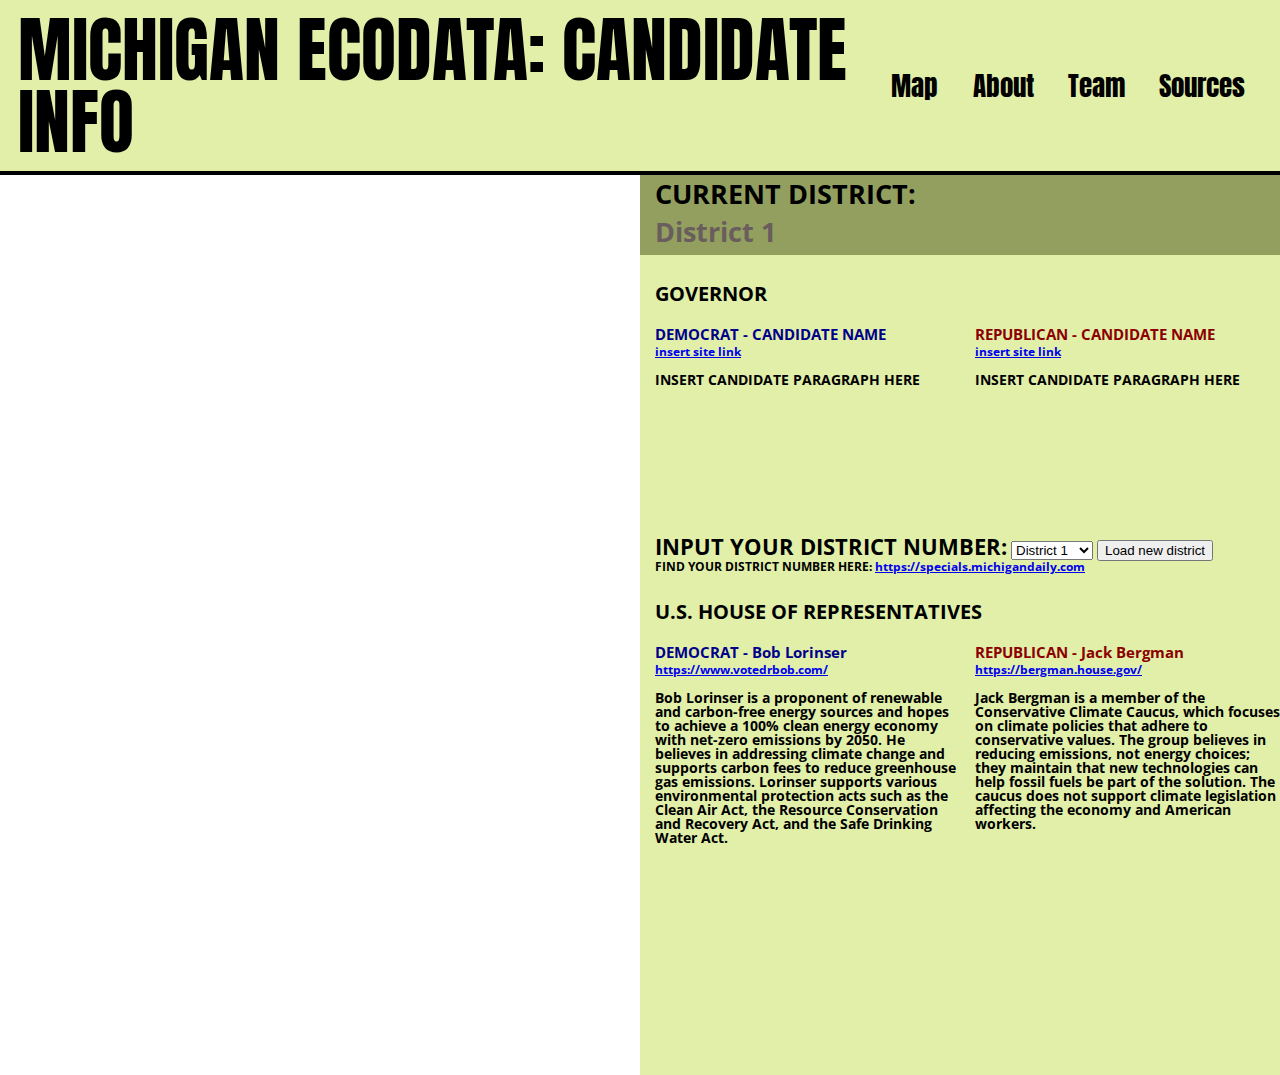
==== commit 4327efb8: "fixed link formating" ====
--- a/index.html
+++ b/index.html
@@ -55,7 +55,7 @@
                             <br />
                             DEMOCRAT - CANDIDATE NAME
                         </h4>
-                        <a href="www.google.com"> insert site link </a>
+                        <a class="candidate-site" href="www.google.com"> insert site link </a>
                         <h5> 
                             <br /> INSERT CANDIDATE PARAGRAPH HERE 
                         </h5>
@@ -67,7 +67,7 @@
                             <br />
                             REPUBLICAN - CANDIDATE NAME
                         </h4>
-                        <a href="www.google.com"> insert site link </a>
+                        <a class="candidate-site" href="www.google.com"> insert site link </a>
                         <h5> 
                             <br /> INSERT CANDIDATE PARAGRAPH HERE 
                         </h5>
@@ -114,7 +114,7 @@
                             <br />
                             DEMOCRAT - CANDIDATE NAME
                         </h4>
-                        <a href="www.google.com" id="dem-site"> insert site link </a>
+                        <a href="www.google.com" class="candidate-site" id="dem-site"> insert site link </a>
                         <h5 id="dem-pg"> 
                             <br /> INSERT CANDIDATE PARAGRAPH HERE 
                         </h5>
@@ -126,7 +126,7 @@
                             <br />
                             REPUBLICAN - CANDIDATE NAME
                         </h4>
-                        <a href="www.google.com" id="rep-site"> insert site link </a>
+                        <a href="www.google.com" class="candidate-site" id="rep-site"> insert site link </a>
                         <h5 id="rep-pg"> 
                             <br /> INSERT CANDIDATE PARAGRAPH HERE 
                         </h5>
@@ -376,10 +376,10 @@
                         ]
                     // Default info for the first district candidates
                         document.getElementById("dem-name").innerHTML = "<br />DEMOCRAT - " + candInfo[0].candidate;
-                        document.getElementById("dem-site").innerHTML = "<br /> <a href=" + candInfo[0].website + "> " + candInfo[0].website + "</a>";
+                        document.getElementById("dem-site").innerHTML = "<a href=" + candInfo[0].website + "> " + candInfo[0].website + "</a>";
                         document.getElementById("dem-pg").innerHTML = "<br /> " + candInfo[0].paragraph;
                         document.getElementById("rep-name").innerHTML = "<br />REPUBLICAN - " + candInfo[1].candidate;
-                        document.getElementById("rep-site").innerHTML = "<br /> <a href=" + candInfo[1].website + "> " + candInfo[1].website + "</a>";
+                        document.getElementById("rep-site").innerHTML = "<a href=" + candInfo[1].website + "> " + candInfo[1].website + "</a>";
                         document.getElementById("rep-pg").innerHTML = "<br /> " + candInfo[1].paragraph;
                     btn.addEventListener('click', () => {
                         event.preventDefault();
@@ -389,12 +389,12 @@
 
                         const demIndex = candInfo.findIndex((cand) => cand.district === $district && cand.party === "Democrat");
                         document.getElementById("dem-name").innerHTML = "<br />DEMOCRAT - " + candInfo[demIndex].candidate;
-                        document.getElementById("dem-site").innerHTML = "<br /> <a href=" + candInfo[demIndex].website + "> " + candInfo[demIndex].website + "</a>";
+                        document.getElementById("dem-site").innerHTML = "<a href=" + candInfo[demIndex].website + "> " + candInfo[demIndex].website + "</a>";
                         document.getElementById("dem-pg").innerHTML = "<br /> " + candInfo[demIndex].paragraph;
 
                         const repIndex = candInfo.findIndex((cand) => cand.district === $district && cand.party === "Republican");
                         document.getElementById("rep-name").innerHTML = "<br />REPUBLICAN - " + candInfo[repIndex].candidate;
-                        document.getElementById("rep-site").innerHTML = "<br /> <a href=" + candInfo[repIndex].website + "> " + candInfo[repIndex].website + "</a>";
+                        document.getElementById("rep-site").innerHTML = "<a href=" + candInfo[repIndex].website + "> " + candInfo[repIndex].website + "</a>";
                         document.getElementById("rep-pg").innerHTML = "<br /> " + candInfo[repIndex].paragraph;
                     });
                 </script>
--- a/css/style.css
+++ b/css/style.css
@@ -24,7 +24,7 @@
     opacity: 0;
     top: 0;
     left: 200;
-  }
+}
 
 h1 {
     font-family: 'Anton', sans-serif;
@@ -92,7 +92,7 @@
     line-height: 1;
 }
 
-a {
+.candidate-site {
     font-family: 'Open Sans', sans-serif;
     font-size: 12px;
     font-weight: bold;
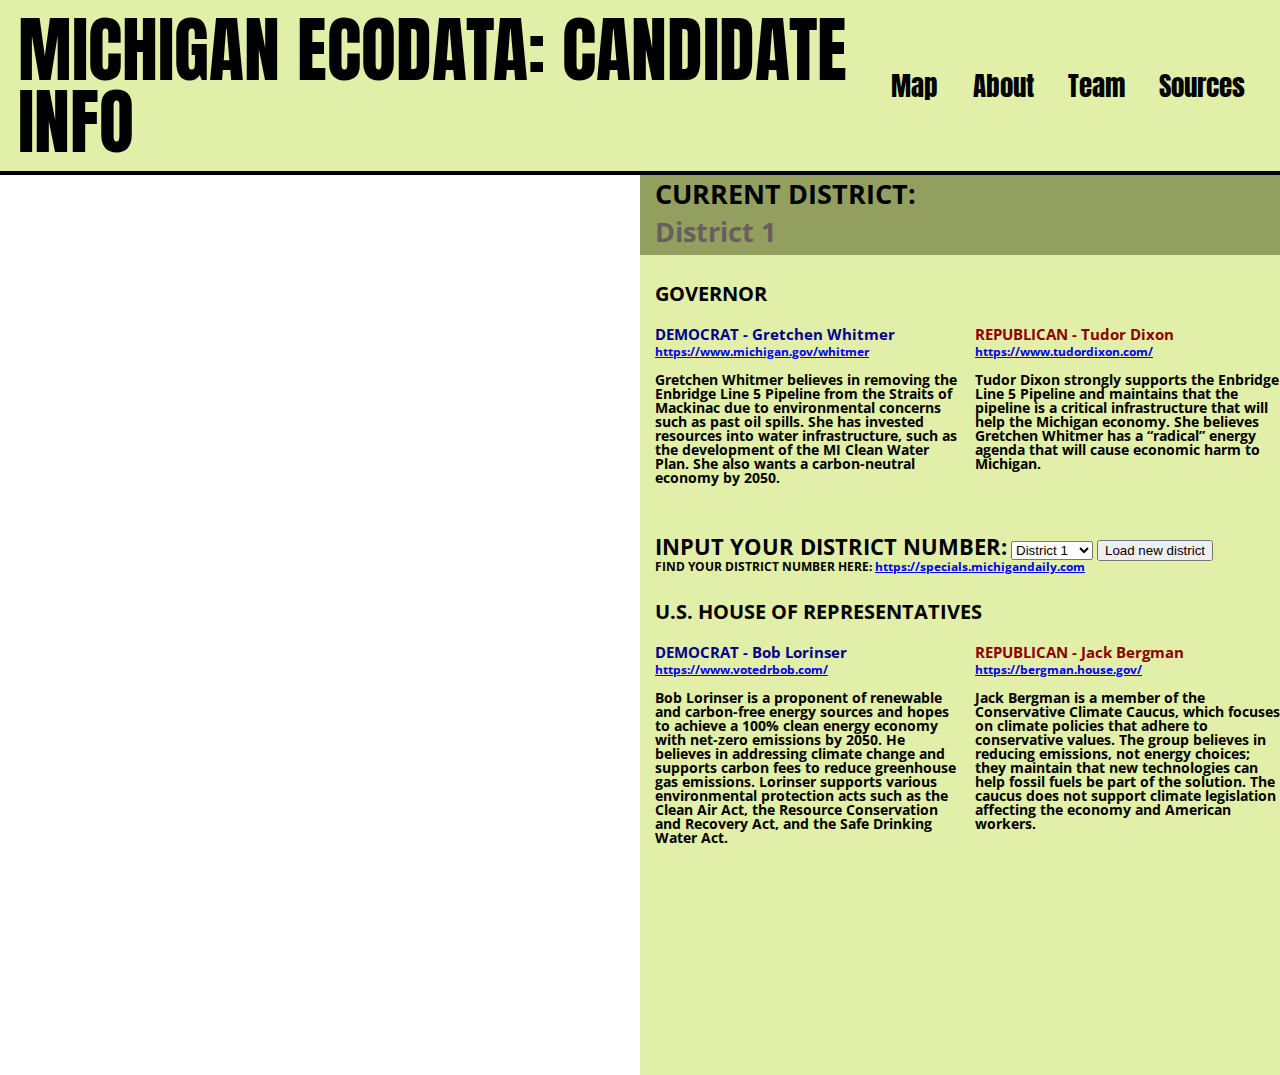
==== commit b56d778b: "updated research sources and team photos" ====
--- a/index.html
+++ b/index.html
@@ -53,11 +53,11 @@
                         <h4 style="color:darkblue">
 
                             <br />
-                            DEMOCRAT - CANDIDATE NAME
+                            DEMOCRAT - Gretchen Whitmer
                         </h4>
-                        <a class="candidate-site" href="www.google.com"> insert site link </a>
-                        <h5> 
-                            <br /> INSERT CANDIDATE PARAGRAPH HERE 
+                        <a href="https://www.michigan.gov/whitmer" class="candidate-site"> https://www.michigan.gov/whitmer </a>
+                        <h5 > 
+                            <br /> Gretchen Whitmer believes in removing the Enbridge Line 5 Pipeline from the Straits of Mackinac due to environmental concerns such as past oil spills. She has invested resources into water infrastructure, such as the development of the MI Clean Water Plan. She also wants a carbon-neutral economy by 2050.
                         </h5>
                     </div>
 
@@ -65,11 +65,11 @@
                         <h4 style="color:darkred">
 
                             <br />
-                            REPUBLICAN - CANDIDATE NAME
+                            REPUBLICAN - Tudor Dixon
                         </h4>
-                        <a class="candidate-site" href="www.google.com"> insert site link </a>
-                        <h5> 
-                            <br /> INSERT CANDIDATE PARAGRAPH HERE 
+                        <a href="https://www.tudordixon.com/" class="candidate-site"> https://www.tudordixon.com/ </a>
+                        <h5 > 
+                            <br /> Tudor Dixon strongly supports the Enbridge Line 5 Pipeline and maintains that the pipeline is a critical infrastructure that will help the Michigan economy. She believes Gretchen Whitmer has a “radical” energy agenda that will cause economic harm to Michigan.
                         </h5>
                     </div>
                 </div>
@@ -112,11 +112,11 @@
                         <h4 id="dem-name" style="color:darkblue">
 
                             <br />
-                            DEMOCRAT - CANDIDATE NAME
+                            DEMOCRAT - Gretchen Whitmer
                         </h4>
-                        <a href="www.google.com" class="candidate-site" id="dem-site"> insert site link </a>
+                        <a href="https://www.michigan.gov/whitmer" class="candidate-site" id="dem-site"> https://www.michigan.gov/whitmer </a>
                         <h5 id="dem-pg"> 
-                            <br /> INSERT CANDIDATE PARAGRAPH HERE 
+                            <br /> Gretchen Whitmer believes in removing the Enbridge Line 5 Pipeline from the Straits of Mackinac due to environmental concerns such as past oil spills. She has invested resources into water infrastructure, such as the development of the MI Clean Water Plan. She also wants a carbon-neutral economy by 2050.
                         </h5>
                     </div>
 
@@ -124,11 +124,11 @@
                         <h4 id="rep-name" style="color:darkred">
 
                             <br />
-                            REPUBLICAN - CANDIDATE NAME
+                            REPUBLICAN - Tudor Dixon
                         </h4>
-                        <a href="www.google.com" class="candidate-site" id="rep-site"> insert site link </a>
+                        <a href="https://www.tudordixon.com/" class="candidate-site" id="rep-site"> https://www.tudordixon.com/ </a>
                         <h5 id="rep-pg"> 
-                            <br /> INSERT CANDIDATE PARAGRAPH HERE 
+                            <br /> Tudor Dixon strongly supports the Enbridge Line 5 Pipeline and maintains that the pipeline is a critical infrastructure that will help the Michigan economy. She believes Gretchen Whitmer has a “radical” energy agenda that will cause economic harm to Michigan.
                         </h5>
                     </div>
                 </div>
@@ -137,7 +137,7 @@
                     const input = document.querySelector('select#district-select');
                     const btn = document.querySelector('button#btn');
                     const candInfo = 
-                        [
+                    [
                             {
                                 "candidate": "Bob Lorinser",
                                 "district": 1,
@@ -246,7 +246,9 @@
                                 "party": "Republican",
                                 "type": "Other",
                                 "dailyBio": "<a href=\"https://www.winwithwhittney.com/\">Williams</a> is a first-generation immigrant from Taiwan and previously worked as a marketing specialist in the automotive industry. In <a href=\"https://www.michiganradio.org/politics-government/2019-08-19/canton-republican-running-for-michigans-11th-congressional-district\">2020</a>, Williams ran for the 11th District seat but was defeated in the Republican primary.",
-                                "website": "https://www.winwithwhittney.com/"
+                                "website": "https://www.winwithwhittney.com/",
+                                "paragraph": "Whittney Williams is a self described veteran of the automotive and marketing industries working with companies such as Haworth, Jeep, Ford, Gardner White. In this election cycle she has led a very quiet campaign. Little is know on the specifics of her environment and energy positions. ",
+                                "potentialSources": "<- edit me"
                             },
                             {
                                 "candidate": "Elissa Slotkin ",
@@ -259,12 +261,15 @@
                                 "additionalSources": "https://elissaforcongress.com/priorities-3/preserving-our-environment/"
                             },
                             {
-                                "candidate": "Tom Barrett ",
+                                "candidate": "https://www.freep.com/story/news/politics/elections/2022/10/26/gretchen-whitmer-tudor-dixon-final-debate/69589524007/",
                                 "district": 7,
                                 "party": "Republican",
                                 "type": "Other",
                                 "dailyBio": "Barrett is an Army veteran and current <a href=\"https://www.senatortombarrett.com/\">state senator</a> representing Michigan’s 24th District. In 2021, Barrett introduced <a href=\"http://www.legislature.mi.gov/(S(wwioho4cmosgys23b1ktkeou))/mileg.aspx?page=GetObject&objectname=2021-SB-0303\">Voter ID legislation</a> meant to \"deter fraud\" by tightening restrictions on voter identification and absentee ballot requirements. The legislation was passed by both chambers of the state legislature but ultimately <a href=\"https://www.michiganradio.org/politics-government/2021-10-29/whitmer-vetoes-voting-restrictions-adopted-by-gop-legislature\">vetoed</a> by Gov. Whitmer.",
-                                "website": "https://www.senatortombarrett.com/"
+                                "website": "https://www.senatortombarrett.com/",
+                                "paragraph": "Tom Barrett originally ran for congress because he wanted to acheive energy independence, expand drilling, open pipelines, and make America less reliant on foreign oil. He recently supported SB 565 which would provide $4.7 billion in funding for environmental infrastructure including lead pipeline replacement, wastewater/stormwater updgrades, drinking water improvements, dam safety improvements, PFAS remediation, filters in drinking fountains, as well as investments to state parks. ",
+                                "additionalSources": "https://ballotpedia.org/Tom_Barrett_(Michigan)#cite_note-11\nhttps://michiganlcv.org/lawmaker/tom-barrett/",
+                                "potentialSources": "https://michiganlcv.org/lawmaker/tom-barrett/ https://www.conservatives4energy.org/tom-barrett"
                             },
                             {
                                 "candidate": "Dan Kildee",
@@ -281,7 +286,9 @@
                                 "party": "Republican",
                                 "type": "Other",
                                 "dailyBio": "Junge served as a prosecutor in the Department of Homeland Security under the Trump administration at the ​​U.S. Citizenship and Immigration Services agency. According to his <a href=\"https://pauljunge.com/\">campaign website</a>, Junge is seeking to oppose tax increases and \"secure our borders\" by combatting illegal immigration.",
-                                "website": "https://pauljunge.com/"
+                                "website": "https://pauljunge.com/",
+                                "paragraph": "Paul Junge believes in the private sector's ability to develop renewable energy sources and reduce carbon emissions. He does not want to see government regulations of the environment or energy that he believes may harm the economy or jobs. He believes it is important to protect the Great Lakes and would seek to keep the Great Lakes Restoration Initiative fully funded.",
+                                "potentialSources": "<- edit mine"
                             },
                             {
                                 "candidate": "Brian Steven Jaye",
@@ -316,7 +323,9 @@
                                 "party": "Republican",
                                 "type": "Other",
                                 "dailyBio": "<a href=\"https://johnjamesmi.com/\">James</a> is a businessman and veteran who served in the Army from 2004 to 2012. James ran for the U.S. Senate in 2018 and 2020 but was defeated both times by Democratic senators Debbie Stabenow and Gary Peters. James <a href=\"https://www.freep.com/story/news/local/michigan/2020/11/05/peters-says-james-refusal-concede-election-pathetic/6180450002/\">refused</a> to concede for the three weeks following the 2020 general election, alleging election fraud.",
-                                "website": "https://johnjamesmi.com/"
+                                "website": "https://johnjamesmi.com/",
+                                "paragraph": "John James is an advocate of American energy indepence. He has spoken out against Biden's reluctance to tap into oil reserves and expand drilling.",
+                                "potentialSources": "https://twitter.com/johnjamesmi <- I have a screenshot of the tweet as well"
                             },
                             {
                                 "candidate": "Haley Stevens",
@@ -334,7 +343,9 @@
                                 "party": "Republican",
                                 "type": "Other",
                                 "dailyBio": "<a href=\"https://wdet.org/2022/07/15/11th-congressional-district-inflation-border-relations-top-priorities-for-gop-candidate-mark-ambrose/\">Ambrose</a> is a Bloomfield Township native and an Army veteran. Ambrose has worked as a chartered financial analyst for over two decades.",
-                                "website": "https://voteambrose.com/"
+                                "website": "https://voteambrose.com/",
+                                "paragraph": "Mark Ambrose believes that there is an eventual necessity for Americans to use an alternative energy source, but currently is focused on combatting the rising prices of fuel. He agrees with increased drilling and regulations within the oil industry in order to alleviate this issue and acheive energy independence. ",
+                                "additionalSources": "https://wdet.org/2022/07/25/michigan-primary-2022-candidate-guide-11th-congressional-district/"
                             },
                             {
                                 "candidate": "Rashida Tlaib",
@@ -352,7 +363,9 @@
                                 "party": "Republican",
                                 "type": "Other",
                                 "dailyBio": "Elliott is a Marine Corps <a href=\"https://www.fox2detroit.com/video/1094217\">veteran</a> and businessman. He currently owns and operates a medical spa in Rochester, MI. ",
-                                "website": "https://stevenelliottforcongress.com/"
+                                "website": "https://stevenelliottforcongress.com/",
+                                "paragraph": "Steven Elliott neglected to provide questionnaire responses about environmental issues when asked by MLive. He referred such requests to his campaign website, which does not mention the issue.",
+                                "additionalSources": "https://www.mlive.com/public-interest/2022/10/tlaib-reelection-likely-in-mi-12-match-up-against-republican-tattoo-shop-owner.html"
                             },
                             {
                                 "candidate": "Shri Thanedar",
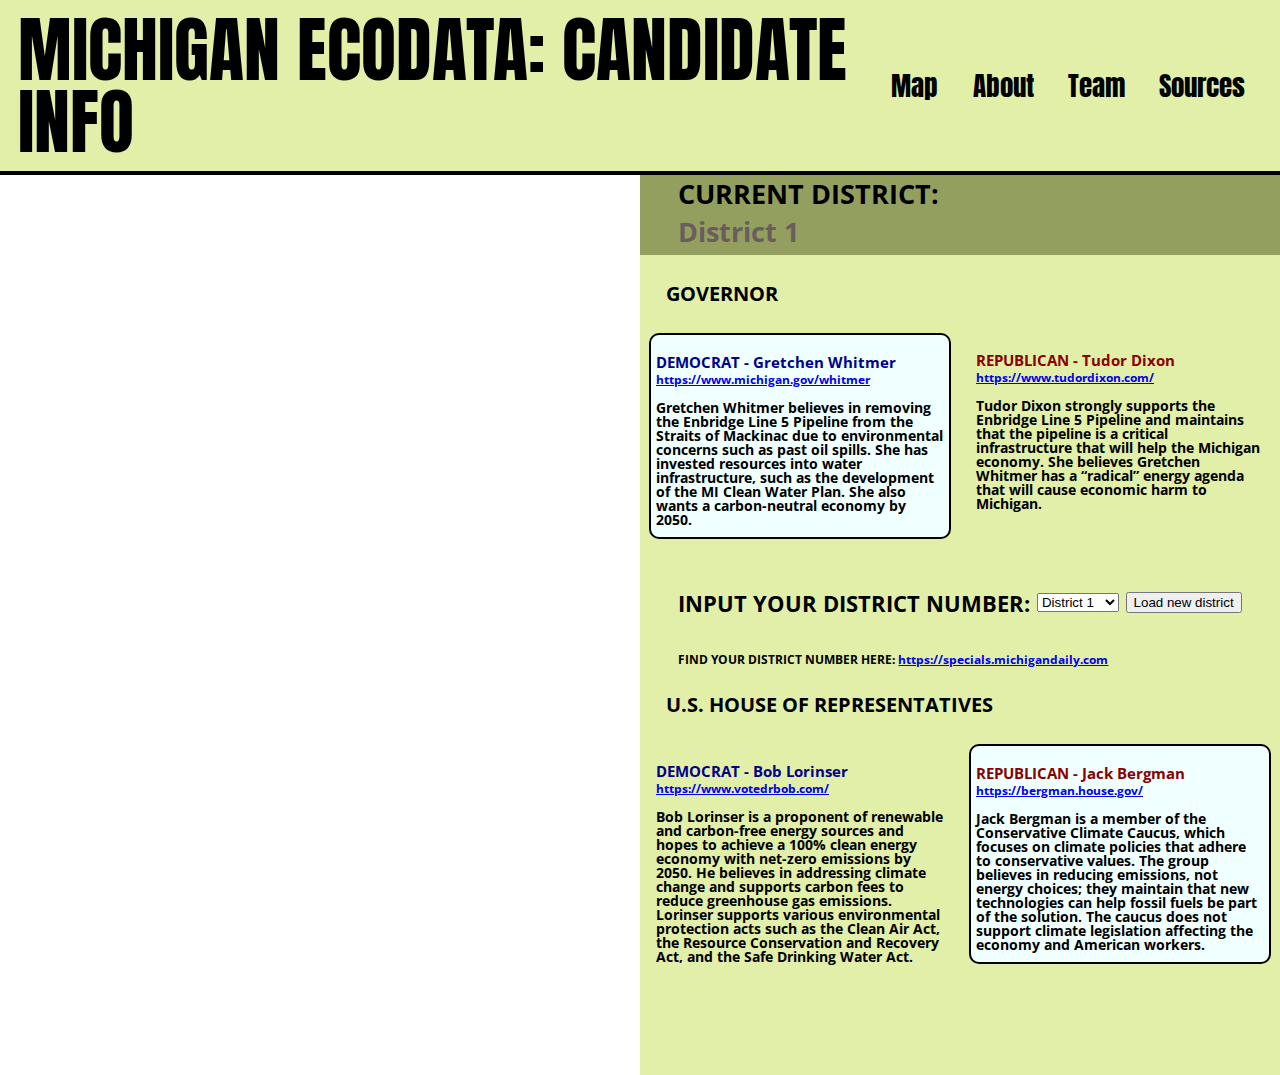
==== commit d249519d: "Add files via upload" ====
--- a/index.html
+++ b/index.html
@@ -4,6 +4,7 @@
     <meta charset="UTF-8">
     <meta http-equiv="X-UA-Compatible" content="IE=edge">
     <meta name="viewport" content="width=device-width, initial-scale=1.0">
+    <link rel="icon" href="images/ecodatalogotransparent copy.png">
     <link rel="stylesheet" href="css/html5reset.css">
     <link rel="stylesheet" href="css/style.css">
     <title>Candidate Site</title>
@@ -49,7 +50,7 @@
                     </h3>
                 </div>
                 <div class="col-container">
-                    <div class="col">
+                    <div class="col winner">
                         <h4 style="color:darkblue">
 
                             <br />
@@ -108,7 +109,7 @@
                     </h3>
                 </div>
                 <div class="col-container">
-                    <div class="col">
+                    <div class="col" id="dem-house-cont">
                         <h4 id="dem-name" style="color:darkblue">
 
                             <br />
@@ -120,7 +121,7 @@
                         </h5>
                     </div>
 
-                    <div class="col">
+                    <div class="col winner" id="rep-house-cont">
                         <h4 id="rep-name" style="color:darkred">
 
                             <br />
@@ -261,7 +262,7 @@
                                 "additionalSources": "https://elissaforcongress.com/priorities-3/preserving-our-environment/"
                             },
                             {
-                                "candidate": "https://www.freep.com/story/news/politics/elections/2022/10/26/gretchen-whitmer-tudor-dixon-final-debate/69589524007/",
+                                "candidate": "Tom Barrett",
                                 "district": 7,
                                 "party": "Republican",
                                 "type": "Other",
@@ -409,6 +410,71 @@
                         document.getElementById("rep-name").innerHTML = "<br />REPUBLICAN - " + candInfo[repIndex].candidate;
                         document.getElementById("rep-site").innerHTML = "<a href=" + candInfo[repIndex].website + "> " + candInfo[repIndex].website + "</a>";
                         document.getElementById("rep-pg").innerHTML = "<br /> " + candInfo[repIndex].paragraph;
+
+                        if ($district ==  1) {
+                            document.getElementById("rep-house-cont").classList  = "col winner"
+                            document.getElementById("dem-house-cont").classList = "col"
+                        }
+
+                        if ($district ==  2) {
+                            document.getElementById("rep-house-cont").classList = "col winner"
+                            document.getElementById("dem-house-cont").classList = "col"
+                        }
+
+                        if ($district ==  3) {
+                            document.getElementById("dem-house-cont").classList = "col winner"
+                            document.getElementById("rep-house-cont").classList = "col"
+                        }
+
+                        if ($district ==  4) {
+                            document.getElementById("rep-house-cont").classList = "col winner"
+                            document.getElementById("dem-house-cont").classList = "col"
+                        }
+
+                        if ($district ==  5) {
+                            document.getElementById("rep-house-cont").classList = "col winner"
+                            document.getElementById("dem-house-cont").classList = "col"
+                        }
+
+                        if ($district ==  6) {
+                            document.getElementById("dem-house-cont").classList = "col winner"
+                            document.getElementById("rep-house-cont").classList = "col"
+                        }
+
+                        if ($district ==  7) {
+                            document.getElementById("dem-house-cont").classList = "col winner"
+                            document.getElementById("rep-house-cont").classList = "col"
+                        }
+
+                        if ($district ==  8) {
+                            document.getElementById("dem-house-cont").classList = "col winner"
+                            document.getElementById("rep-house-cont").classList = "col"
+                        }
+
+                        if ($district ==  9) {
+                            document.getElementById("rep-house-cont").classList = "col winner"
+                            document.getElementById("dem-house-cont").classList = "col"
+                        }
+
+                        if ($district ==  10) {
+                            document.getElementById("rep-house-cont").classList = "col winner"
+                            document.getElementById("dem-house-cont").classList = "col"
+                        }
+
+                        if ($district ==  11) {
+                            document.getElementById("dem-house-cont").classList = "col winner"
+                            document.getElementById("rep-house-cont").classList = "col"
+                        }
+
+                        if ($district ==  12) {
+                            document.getElementById("dem-house-cont").classList = "col winner"
+                            document.getElementById("rep-house-cont").classList = "col"
+                        }
+
+                        if ($district ==  13) {
+                            document.getElementById("dem-house-cont").classList = "col winner"
+                            document.getElementById("rep-house-cont").classList = "col"
+                        }
                     });
                 </script>
 
--- a/css/style.css
+++ b/css/style.css
@@ -10,6 +10,41 @@
     height: auto;
     border-bottom: 0.5vh #000 solid;
 }
+
+.grid-container {
+    width: auto;
+}
+
+.winner {
+    padding: 0 5px 10px 5px;
+    border: 2px black solid;
+    border-radius: 10px;
+    background-color: azure;
+}
+
+.loser {
+    padding: none;
+    border: none;
+    border-radius: none;
+    background-color: none;
+}
+
+form {
+    display: flex;
+    justify-content: space-between;
+    align-items: center;
+    padding: 0 3vw 1vw 3vw;
+}
+
+select {
+    margin: 5% 0;
+}
+
+#btn {
+    margin: 5% 0;
+}
+
+
 
 #tooltip {
     position: absolute; 
@@ -35,15 +70,16 @@
     font-family: 'Open Sans', sans-serif;
     font-size: 27px;
     font-weight: bold;
-    margin: 0px 0px 0px 15px;
+    /* margin: 0px 0px 0px 15px; */
     line-height: 1.4;
+    padding: 0 3vw;
 }
 
 #h2 {
     font-family: 'Open Sans', sans-serif;
     font-size: 27px;
     font-weight: bold;
-    margin: 0px 0px 0px 15px;
+    /* margin: 0px 0px 0px 15px; */
     line-height: 1.4;
     color: rgb(105, 93, 93);
 }
@@ -52,15 +88,16 @@
     font-family: 'Open Sans', sans-serif;
     font-size: 20px;
     font-weight: bold;
-    margin: 0px 0px 0px 15px;
+    /* margin: 0px 0px 0px 15px; */
     line-height: 1.3;
+    padding: 0 2vw;
 }
 
 label {
     font-family: 'Open Sans', sans-serif;
     font-size: 20px;
     font-weight: bold;
-    margin: 0px 0px 0px 15px;
+    /* margin: 0px 0px 0px 15px; */
     line-height: 1.3;
 }
 
@@ -68,7 +105,7 @@
     font-family: 'Open Sans', sans-serif;
     font-size: 15px;
     font-weight: bold;
-    margin: 0px 0px 0px 15px;
+    /* margin: 0px 0px 0px 15px; */
     text-align: left;
     line-height: 1.2;
     width: fit-content;
@@ -78,7 +115,7 @@
     font-family: 'Open Sans', sans-serif;
     font-size: 14px;
     font-weight: bold;
-    margin: 0px 0px 0px 15px;
+    /* margin: 0px 0px 0px 15px; */
     text-align: left;
     line-height: 1;
 }
@@ -87,16 +124,17 @@
     font-family: 'Open Sans', sans-serif;
     font-size: 12px;
     font-weight: bold;
-    margin: 0px 0px 0px 15px;
+    /* margin: 0px 0px 0px 15px; */
     text-align: left;
     line-height: 1;
+    padding: 0 3vw;
 }
 
 .candidate-site {
     font-family: 'Open Sans', sans-serif;
     font-size: 12px;
     font-weight: bold;
-    margin: 0px 0px 0px 15px;
+    /* margin: 0px 0px 0px 15px; */
     text-align: left;
     line-height: 1;
 }
@@ -131,7 +169,7 @@
 
 .profile_page {
     display: grid;
-    grid-template-columns: 1fr 1fr;
+    grid-template-columns: 1fr;
     column-gap: 4vh;
     row-gap: 4vh;
     padding: 4vh; 
@@ -183,6 +221,29 @@
     background-color: lightblue;
     line-height: 1.8;
     border-radius: 20px;
+    overflow: scroll;
+}
+
+.col-container {
+    display: grid;
+    grid-template-columns: 1fr 1fr;
+    justify-content: center;
+    height: auto;
+    padding: 2vw 0;
+}
+
+.col {
+    width: 90%;
+    margin: 0 auto;
+}
+
+figure {
+    display: none;
+}
+
+.child2 {
+    grid-column: 1/3;
+    width: 100%;
 }
 
 @media screen and (width > 550px) {
@@ -203,6 +264,7 @@
 
     .profile_page {
         column-gap: 8vh;
+        grid-template-columns: 1fr 1fr;
         row-gap: 8vh;
         padding: 8vh;
     }
@@ -211,6 +273,8 @@
         padding: 8vh;
         margin: 8vh;
     }
+
+
 }
 
 @media screen and (width > 1000px) {
@@ -233,4 +297,12 @@
     .about {
         font-size: 3vh;
     }
+
+    figure {
+        display: block;
+    }
+
+    .child2 {
+        grid-column: 2/3;
+    }
 }